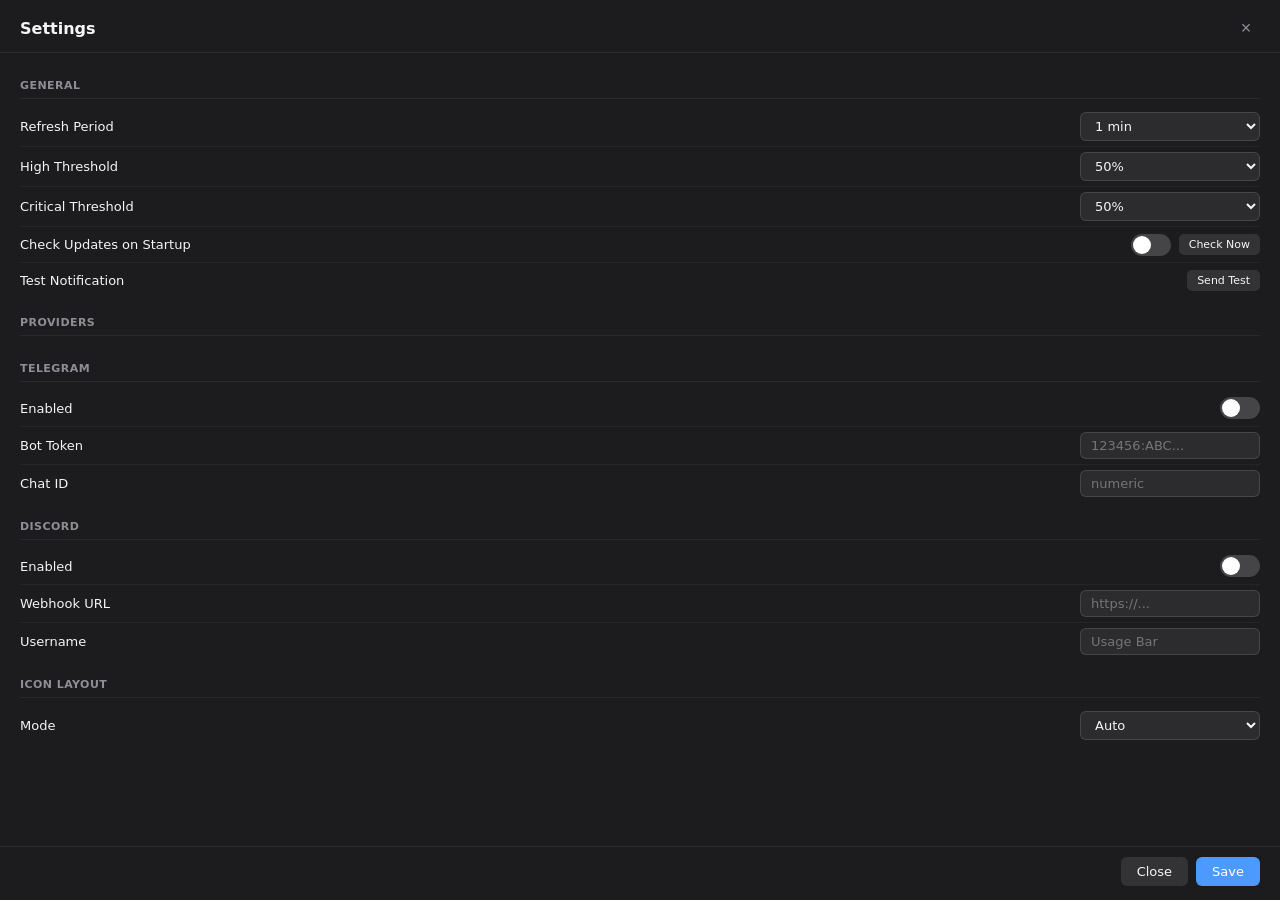
==== src/UsageBar.App/Assets/settings.html @ e2887017 "feat: advanced settings panel" ====
<!doctype html>
<html>
  <head>
    <meta charset="utf-8" />
    <title>Usage Bar Settings</title>
    <style>
:root {
  color-scheme: dark;
  font-family:
    -apple-system, BlinkMacSystemFont, "SF Pro Text", "SF Pro",
    "Segoe UI Variable", Inter, "Segoe UI", system-ui, sans-serif;
  -webkit-font-smoothing: antialiased;
  text-rendering: optimizeLegibility;
  background: var(--app-bg);
  color: var(--text-primary);
  --app-bg: #1c1c1e;
  --text-primary: #f5f5f7;
  --text-secondary: #8e8e93;
  --panel-bg: var(--app-bg);
  --input-bg: #2c2c2e;
  --input-border: rgba(255,255,255,0.12);
  --input-focus-border: #4c9aff;
  --accent: #4c9aff;
  --accent-hover: #6cb4ff;
  --success: #4CAF50;
  --danger: #F44336;
  --danger-hover: #d32f2f;
  --usage-bar-track: rgba(255, 255, 255, 0.15);
  --usage-bar-low: #4CAF50;
  --usage-bar-medium: #FFC107;
  --usage-bar-high: #FF9800;
  --usage-bar-critical: #F44336;
}

* { box-sizing: border-box; margin: 0; padding: 0; }

html, body {
  margin: 0; padding: 0; overflow: hidden;
  background: var(--app-bg);
  user-select: none;
}

::-webkit-scrollbar { width: 6px; }
::-webkit-scrollbar-track { background: transparent; }
::-webkit-scrollbar-thumb { background: rgba(255,255,255,0.18); border-radius: 3px; }

.settings { width: 100%; height: 100vh; display: flex; flex-direction: column; background: var(--app-bg); }

.settings__header {
  flex: 0 0 auto;
  display: flex; align-items: center; justify-content: space-between;
  padding: 14px 20px 10px 20px;
  border-bottom: 1px solid rgba(255,255,255,0.08);
}

.settings__title { font-size: 16px; font-weight: 600; color: var(--text-primary); }

.settings__close {
  width: 28px; height: 28px;
  display: flex; align-items: center; justify-content: center;
  border: none; border-radius: 6px;
  background: transparent; color: var(--text-secondary);
  font-size: 18px; line-height: 1; cursor: pointer;
}
.settings__close:hover { background: rgba(255,255,255,0.1); }

.settings__body { flex: 1 1 auto; overflow-y: auto; overflow-x: hidden; padding: 8px 20px 16px 20px; }

.settings__section { margin-top: 18px; }

.settings__section-title {
  font-size: 11px; font-weight: 600;
  text-transform: uppercase; letter-spacing: 0.04em;
  color: var(--text-secondary);
  margin-bottom: 8px; padding-bottom: 6px;
  border-bottom: 1px solid rgba(255,255,255,0.06);
}

.settings__row {
  display: flex; align-items: center; justify-content: space-between;
  padding: 5px 0; min-height: 36px; gap: 12px;
}
.settings__row + .settings__row { border-top: 1px solid rgba(255,255,255,0.04); }

.settings__label {
  font-size: 13px; color: var(--text-primary);
  white-space: nowrap; overflow: hidden; text-overflow: ellipsis; flex-shrink: 0;
}

.settings__value { flex: 0 0 auto; display: flex; align-items: center; gap: 8px; }

select, input[type="text"], input[type="password"], input[type="number"] {
  background: var(--input-bg);
  border: 1px solid var(--input-border);
  border-radius: 6px;
  color: var(--text-primary); font-size: 13px; font-family: inherit;
  padding: 5px 10px; outline: none;
  width: 180px;
}
select:focus, input:focus { border-color: var(--input-focus-border); }

.toggle { position: relative; display: inline-block; width: 40px; height: 22px; flex-shrink: 0; }
.toggle input { opacity: 0; width: 0; height: 0; }
.toggle__slider {
  position: absolute; cursor: pointer;
  top: 0; left: 0; right: 0; bottom: 0;
  background: rgba(255,255,255,0.18); border-radius: 11px;
  transition: background 0.2s;
}
.toggle__slider::before {
  content: ""; position: absolute;
  height: 18px; width: 18px; left: 2px; bottom: 2px;
  background: #fff; border-radius: 50%;
  transition: transform 0.2s;
}
.toggle input:checked + .toggle__slider { background: var(--accent); }
.toggle input:checked + .toggle__slider::before { transform: translateX(18px); }

.btn {
  padding: 7px 16px; border: none; border-radius: 6px;
  font-size: 13px; font-family: inherit; font-weight: 500;
  cursor: pointer; transition: background 0.15s, opacity 0.15s;
}
.btn:active { opacity: 0.8; }

.btn--primary { background: var(--accent); color: #fff; }
.btn--primary:hover { background: var(--accent-hover); }

.btn--secondary { background: rgba(255,255,255,0.1); color: var(--text-primary); }
.btn--secondary:hover { background: rgba(255,255,255,0.16); }

.btn--danger { background: transparent; color: var(--danger); border: 1px solid var(--danger); }
.btn--danger:hover { background: rgba(244,67,54,0.12); }

.btn--sm { padding: 4px 10px; font-size: 11px; border-radius: 5px; }

.btn--success { background: var(--success); color: #fff; }
.btn--success:hover { opacity: 0.85; }

.btn--warn { background: transparent; color: #FFC107; border: 1px solid #FFC107; }
.btn--warn:hover { background: rgba(255,193,7,0.12); }

.settings__footer {
  flex: 0 0 auto;
  display: flex; align-items: center; justify-content: flex-end;
  gap: 8px; padding: 10px 20px 14px 20px;
  border-top: 1px solid rgba(255,255,255,0.08);
}

.settings__footer-hint {
  flex: 1 1 auto;
  font-size: 11px; color: var(--text-secondary);
}

.provider-grid { display: flex; flex-direction: column; gap: 1px; }

.provider-row {
  display: flex; align-items: center; gap: 8px;
  padding: 3px 0; min-height: 32px;
}
.provider-row + .provider-row { border-top: 1px solid rgba(255,255,255,0.04); }

.provider-row__name {
  flex: 1 1 auto; font-size: 12px; color: var(--text-primary);
  min-width: 0; overflow: hidden; text-overflow: ellipsis; white-space: nowrap;
  width: 90px;
}
.provider-row__name--oauth { color: var(--text-secondary); font-style: italic; }

.provider-row input[type="text"] { width: 130px; font-size: 11px; padding: 4px 8px; }

.provider-row__env-tag {
  font-size: 9px; color: var(--text-secondary);
  background: rgba(255,255,255,0.06);
  border-radius: 3px; padding: 1px 5px;
  white-space: nowrap;
}

.provider-row__test-result {
  font-size: 9px; white-space: nowrap;
}
.provider-row__test-result--ok { color: var(--success); }
.provider-row__test-result--fail { color: var(--danger); }

.icon-layout__bars {
  display: flex; flex-direction: column; gap: 4px;
  margin-top: 8px; padding: 8px;
  background: var(--input-bg); border-radius: 6px;
  border: 1px solid var(--input-border);
}

.icon-layout__bar-row { display: flex; align-items: center; gap: 6px; }
.icon-layout__bar-row select { width: 150px; font-size: 12px; padding: 4px 6px; }
.icon-layout__bar-row input[type="number"] { width: 70px; font-size: 12px; }

.icon-layout__add { margin-top: 6px; }
    </style>
  </head>
  <body>
    <div class="settings">
      <div class="settings__header">
        <span class="settings__title">Settings</span>
        <button class="settings__close" id="closeBtn">&times;</button>
      </div>
      <div class="settings__body">
        <div class="settings__section">
          <div class="settings__section-title">General</div>
          <div class="settings__row">
            <span class="settings__label">Refresh Period</span>
            <select id="refreshPeriod">
              <option value="1">1 min</option>
              <option value="5">5 min</option>
              <option value="15">15 min</option>
              <option value="60">60 min</option>
            </select>
          </div>
          <div class="settings__row">
            <span class="settings__label">High Threshold</span>
            <select id="highPct">
              <option value="50">50%</option><option value="60">60%</option><option value="70">70%</option>
              <option value="75">75%</option><option value="80">80%</option><option value="85">85%</option>
              <option value="90">90%</option><option value="95">95%</option>
            </select>
          </div>
          <div class="settings__row">
            <span class="settings__label">Critical Threshold</span>
            <select id="criticalPct">
              <option value="50">50%</option><option value="60">60%</option><option value="70">70%</option>
              <option value="75">75%</option><option value="80">80%</option><option value="85">85%</option>
              <option value="90">90%</option><option value="95">95%</option>
            </select>
          </div>
          <div class="settings__row">
            <span class="settings__label">Check Updates on Startup</span>
            <div class="settings__value">
              <label class="toggle"><input type="checkbox" id="checkUpdates" /><span class="toggle__slider"></span></label>
              <button class="btn btn--sm btn--secondary" id="checkNow">Check Now</button>
            </div>
          </div>
          <div class="settings__row">
            <span class="settings__label">Test Notification</span>
            <button class="btn btn--secondary btn--sm" id="testNotify">Send Test</button>
          </div>
        </div>

        <div class="settings__section">
          <div class="settings__section-title">Providers</div>
          <div class="provider-grid" id="providerGrid"></div>
        </div>

        <div class="settings__section">
          <div class="settings__section-title">Telegram</div>
          <div class="settings__row">
            <span class="settings__label">Enabled</span>
            <label class="toggle"><input type="checkbox" id="tgEnabled" /><span class="toggle__slider"></span></label>
          </div>
          <div class="settings__row">
            <span class="settings__label">Bot Token</span>
            <input type="text" id="tgToken" placeholder="123456:ABC..." />
          </div>
          <div class="settings__row">
            <span class="settings__label">Chat ID</span>
            <input type="text" id="tgChatId" placeholder="numeric" />
          </div>
        </div>

        <div class="settings__section">
          <div class="settings__section-title">Discord</div>
          <div class="settings__row">
            <span class="settings__label">Enabled</span>
            <label class="toggle"><input type="checkbox" id="dcEnabled" /><span class="toggle__slider"></span></label>
          </div>
          <div class="settings__row">
            <span class="settings__label">Webhook URL</span>
            <input type="text" id="dcWebhook" placeholder="https://..." />
          </div>
          <div class="settings__row">
            <span class="settings__label">Username</span>
            <input type="text" id="dcUsername" placeholder="Usage Bar" />
          </div>
        </div>

        <div class="settings__section">
          <div class="settings__section-title">Icon Layout</div>
          <div class="settings__row">
            <span class="settings__label">Mode</span>
            <select id="iconLayoutMode">
              <option value="auto">Auto</option>
              <option value="manual">Manual</option>
            </select>
          </div>
          <div class="icon-layout__bars" id="iconLayoutBars" style="display:none"></div>
          <button class="btn btn--secondary btn--sm icon-layout__add" id="iconLayoutAdd" style="display:none">+ Add Bar</button>
        </div>
      </div>
      <div class="settings__footer">
        <span class="settings__footer-hint" id="saveHint"></span>
        <button class="btn btn--secondary" id="closeFooterBtn">Close</button>
        <button class="btn btn--primary" id="saveBtn">Save</button>
      </div>
    </div>
    <script>
(function () {
  var PROVIDERS = [
    { name: "Codex" },
    { name: "Claude" },
    { name: "Antigravity" },
    { name: "DeepSeek" },
    { name: "OpenRouter" },
    { name: "Moonshot (Kimi)" },
    { name: "Deepgram" },
    { name: "ElevenLabs" },
    { name: "Kilo" },
    { name: "OpenAI" },
    { name: "Venice" },
    { name: "Copilot" },
    { name: "Crof" },
    { name: "Codebuff" },
    { name: "Warp" },
    { name: "Zai" },
    { name: "Synthetic" },
    { name: "Chutes" },
    { name: "MiniMax" },
    { name: "Poe" },
    { name: "Alibaba" },
  ];

  function findProvider(settings, name) {
    var list = settings.providers || [];
    for (var i = 0; i < list.length; i++) {
      if (list[i].name === name) return list[i];
    }
    return null;
  }

  var WINDOW_KEYS = [
    "codex_session", "codex_weekly",
    "claude_session", "claude_weekly",
    "antigravity_*",
    "elevenlabs_session",
    "kilo_pass",
    "copilot_premium", "copilot_chat",
    "warp_requests",
    "codebuff_quota",
    "chutes_4hrolling", "chutes_monthly",
    "zai_*",
    "synthetic_*",
    "minimax_*",
    "alibaba_5h", "alibaba_weekly", "alibaba_monthly",
  ];

  var _dirty = false;
  var _envApiKeys = {};
  var _originalEnvSourced = {};
  var _lastSettings = null;

  function markDirty() { if (!_dirty) { _dirty = true; updateSaveHint(); } }
  function clearDirty() { _dirty = false; updateSaveHint(); }
  function updateSaveHint() {
    document.getElementById("saveHint").textContent = _dirty ? "Unsaved changes" : "";
  }

  function buildProviderGrid(settings) {
    var grid = document.getElementById("providerGrid");
    grid.innerHTML = "";
    var providers = settings.providers || [];

    providers.forEach(function (pr) {
      var isOAuth = pr.type === "oauth";
      var row = document.createElement("div");
      row.className = "provider-row";

      var nameEl = document.createElement("span");
      nameEl.className = isOAuth ? "provider-row__name provider-row__name--oauth" : "provider-row__name";
      nameEl.textContent = pr.name + (isOAuth ? " (OAuth)" : "");
      nameEl.title = pr.name;
      row.appendChild(nameEl);

      // Enabled toggle
      var toggleLabel = document.createElement("label");
      toggleLabel.className = "toggle";
      var cb = document.createElement("input");
      cb.type = "checkbox";
      cb.className = "provider-toggle";
      cb.dataset.providerName = pr.name;
      cb.checked = pr.enabled === true;
      cb.addEventListener("change", function () { markDirty(); });
      toggleLabel.appendChild(cb);
      var slider = document.createElement("span");
      slider.className = "toggle__slider";
      toggleLabel.appendChild(slider);
      row.appendChild(toggleLabel);

      if (!isOAuth && pr.credential) {
        var envVal = _envApiKeys[pr.credential] || "";
        var settingsVal = pr.apiKey || "";
        var fromEnv = !!envVal && !settingsVal;
        var displayVal = fromEnv ? envVal : settingsVal;

        var keyInput = document.createElement("input");
        keyInput.type = "text";
        keyInput.placeholder = "API key";
        keyInput.value = displayVal;
        keyInput.dataset.credential = pr.credential;
        if (fromEnv) {
          keyInput.dataset.fromEnv = "1";
          _originalEnvSourced[pr.credential] = true;
        }
        keyInput.addEventListener("input", function () { markDirty(); });
        row.appendChild(keyInput);

        if (fromEnv) {
          var tag = document.createElement("span");
          tag.className = "provider-row__env-tag";
          tag.textContent = "env";
          row.appendChild(tag);
        }
      }

      grid.appendChild(row);
    });
  }

  var WINDOW_KEYS = [
    "codex_session", "codex_weekly",
    "claude_session", "claude_weekly",
    "antigravity_*",
    "elevenlabs_session",
    "kilo_pass",
    "copilot_premium", "copilot_chat",
    "warp_requests",
    "codebuff_quota",
    "chutes_4hrolling", "chutes_monthly",
    "zai_*",
    "synthetic_*",
    "minimax_*",
    "alibaba_5h", "alibaba_weekly", "alibaba_monthly",
  ];

  function buildIconLayoutBars(settings) {
    var layout = (settings.visual && settings.visual.iconLayout) || { mode: "auto", bars: {} };
    var mode = layout.mode || "auto";
    var bars = layout.bars || {};

    document.getElementById("iconLayoutMode").value = mode;
    var barsContainer = document.getElementById("iconLayoutBars");
    var addBtn = document.getElementById("iconLayoutAdd");

    if (mode === "manual") {
      barsContainer.style.display = "flex";
      addBtn.style.display = "inline-block";
    } else {
      barsContainer.style.display = "none";
      addBtn.style.display = "none";
    }

    barsContainer.innerHTML = "";
    var keys = Object.keys(bars);
    if (keys.length === 0) {
      // Add one empty row as starter
      barsContainer.appendChild(createBarRow("", ""));
    } else {
      keys.forEach(function (key) {
        barsContainer.appendChild(createBarRow(key, String(bars[key])));
      });
    }
  }

  function createBarRow(key, value) {
    var row = document.createElement("div");
    row.className = "icon-layout__bar-row";

    var sel = document.createElement("select");
    WINDOW_KEYS.forEach(function (k) {
      var opt = document.createElement("option");
      opt.value = k;
      opt.textContent = k;
      sel.appendChild(opt);
    });
    sel.value = WINDOW_KEYS.indexOf(key) >= 0 ? key : WINDOW_KEYS[0];
    sel.addEventListener("change", function () { markDirty(); });

    var valInput = document.createElement("input");
    valInput.type = "number";
    valInput.placeholder = "pct";
    valInput.min = "1";
    valInput.max = "100";
    valInput.value = value || "25";
    valInput.addEventListener("input", function () { markDirty(); });

    var delBtn = document.createElement("button");
    delBtn.className = "btn btn--danger btn--sm";
    delBtn.textContent = "X";
    delBtn.addEventListener("click", function () {
      row.remove();
      markDirty();
    });

    row.appendChild(sel);
    row.appendChild(valInput);
    row.appendChild(delBtn);
    return row;
  }

  function populateForm(data) {
    var settings = data.settings || {};
    _envApiKeys = data.envApiKeys || {};
    _lastSettings = settings;

    var refresh = settings.refresh || {};
    document.getElementById("refreshPeriod").value = String(refresh.minute || 5);

    var notif = settings.notification || {};
    document.getElementById("highPct").value = String(notif.high || 70);
    document.getElementById("criticalPct").value = String(notif.critical || 95);

    var update = settings.update || {};
    document.getElementById("checkUpdates").checked = update.onStartup !== false;

    var tg = notif.telegram || {};
    document.getElementById("tgEnabled").checked = tg.enabled === true;
    document.getElementById("tgToken").value = tg.token || "";
    document.getElementById("tgChatId").value = tg.chatId ? String(tg.chatId) : "";

    var dc = notif.discord || {};
    document.getElementById("dcEnabled").checked = dc.enabled === true;
    document.getElementById("dcWebhook").value = dc.webhookUrl || "";
    document.getElementById("dcUsername").value = dc.username || "";

    buildProviderGrid(settings);
    buildIconLayoutBars(settings);

    clearDirty();
  }

  function collectSettings() {
    var settings = {};

    var tgToken = document.getElementById("tgToken").value.trim();
    var tgChatIdStr = document.getElementById("tgChatId").value.trim();
    var tgChatId = tgChatIdStr ? parseInt(tgChatIdStr) : 0;
    var dcWebhook = document.getElementById("dcWebhook").value.trim();
    var dcUsername = document.getElementById("dcUsername").value.trim();
    var mode = document.getElementById("iconLayoutMode").value;

    settings.refresh = {
      minute: parseInt(document.getElementById("refreshPeriod").value) || 5
    };

    settings.notification = {
      high: parseFloat(document.getElementById("highPct").value) || 70,
      critical: parseFloat(document.getElementById("criticalPct").value) || 95,
      telegram: {
        token: tgToken || null,
        chatId: isNaN(tgChatId) ? 0 : tgChatId,
        enabled: document.getElementById("tgEnabled").checked
      },
      discord: {
        webhookUrl: dcWebhook || null,
        username: dcUsername || null,
        enabled: document.getElementById("dcEnabled").checked
      }
    };

    settings.update = {
      onStartup: document.getElementById("checkUpdates").checked
    };

    settings.visual = {
      iconLayout: { mode: mode, bars: makeBars() }
    };

    // Build providers array from grid
    var providers = [];
    var rows = document.querySelectorAll("#providerGrid .provider-row");
    rows.forEach(function (row) {
      var nameEl = row.querySelector(".provider-row__name");
      var toggleCb = row.querySelector(".provider-toggle");
      var keyInput = row.querySelector("input[type=text]");
      var name = nameEl ? nameEl.textContent.replace(" (OAuth)", "").trim() : "";
      var isOAuth = nameEl ? nameEl.className.indexOf("provider-row__name--oauth") >= 0 : false;
      var enabled = toggleCb ? toggleCb.checked : false;
      var apiKey = (keyInput && !isOAuth) ? (keyInput.value || null) : null;
      var credential = keyInput ? keyInput.dataset.credential || null : null;

      // Find matching provider from original settings to preserve credential
      var origProviders = _lastSettings ? (_lastSettings.providers || []) : [];
      var orig = null;
      for (var j = 0; j < origProviders.length; j++) {
        if (origProviders[j].name === name) { orig = origProviders[j]; break; }
      }
      if (orig && !credential) credential = orig.credential || null;

      providers.push({
        name: name,
        type: isOAuth ? "oauth" : "apiKey",
        credential: credential,
        apiKey: apiKey,
        enabled: enabled
      });
    });
    settings.providers = providers;

    return settings;
  }

  function makeBars() {
    var bars = {};
    var barRows = document.querySelectorAll("#iconLayoutBars .icon-layout__bar-row");
    barRows.forEach(function (row) {
      var sel = row.querySelector("select");
      var valInp = row.querySelector("input[type=number]");
      var key = (sel.value || "").trim();
      var val = parseFloat(valInp.value);
      if (key && isFinite(val) && val > 0) {
        bars[key] = val;
      }
    });
    return bars;
  }

  function doSave() {
    var settings = collectSettings();

    // Collect which keys are env-sourced (still have fromEnv=1 on the input)
    var envSourced = [];
    var keyInputs = document.querySelectorAll("#providerGrid input[data-credential]");
    keyInputs.forEach(function (inp) {
      if (inp.dataset.fromEnv === "1") {
        envSourced.push(inp.dataset.credential);
      }
    });

    if (window.ipc) {
      window.ipc.postMessage(JSON.stringify({
        type: "settings-save",
        settings: settings,
        envSourcedKeys: envSourced
      }));
    }
  }

  function doClose() { if (window.ipc) window.ipc.postMessage(JSON.stringify({ type: "close" })); }

  function doTestNotification() {
    if (window.ipc) window.ipc.postMessage(JSON.stringify({ type: "test-notification" }));
  }

  document.getElementById("saveBtn").addEventListener("click", doSave);
  document.getElementById("closeBtn").addEventListener("click", doClose);
  document.getElementById("closeFooterBtn").addEventListener("click", doClose);
  document.getElementById("testNotify").addEventListener("click", doTestNotification);

  document.getElementById("iconLayoutMode").addEventListener("change", function () {
    var settings = collectSettings();
    buildIconLayoutBars(settings);
    markDirty();
  });

  document.getElementById("iconLayoutAdd").addEventListener("click", function () {
    document.getElementById("iconLayoutBars").appendChild(createBarRow("", ""));
    markDirty();
  });

  document.getElementById("checkNow").addEventListener("click", function () {
    if (window.ipc) window.ipc.postMessage(JSON.stringify({ type: "check-update" }));
  });

  var formElements = document.querySelectorAll("select, input");
  formElements.forEach(function (el) {
    el.addEventListener("change", markDirty);
    el.addEventListener("input", markDirty);
  });

  window.__loadSettings = function (payload) {
    populateForm(payload);
  };

  window.__settingsSaved = function () {
    clearDirty();
    document.getElementById("saveHint").textContent = "Saved";
    setTimeout(function () { document.getElementById("saveHint").textContent = ""; }, 2000);
  };

  window.__updateResult = function (data) {
    var hint = document.getElementById("saveHint");
    hint.textContent = data.text || "";
    setTimeout(function () { hint.textContent = ""; }, 4000);
  };

  function signalReady() {
    if (window.ipc) window.ipc.postMessage(JSON.stringify({ type: "ready" }));
  }
  if (document.readyState === "complete" || document.readyState === "interactive") {
    signalReady();
  } else {
    document.addEventListener("DOMContentLoaded", signalReady);
  }
})();
    </script>
  </body>
</html>
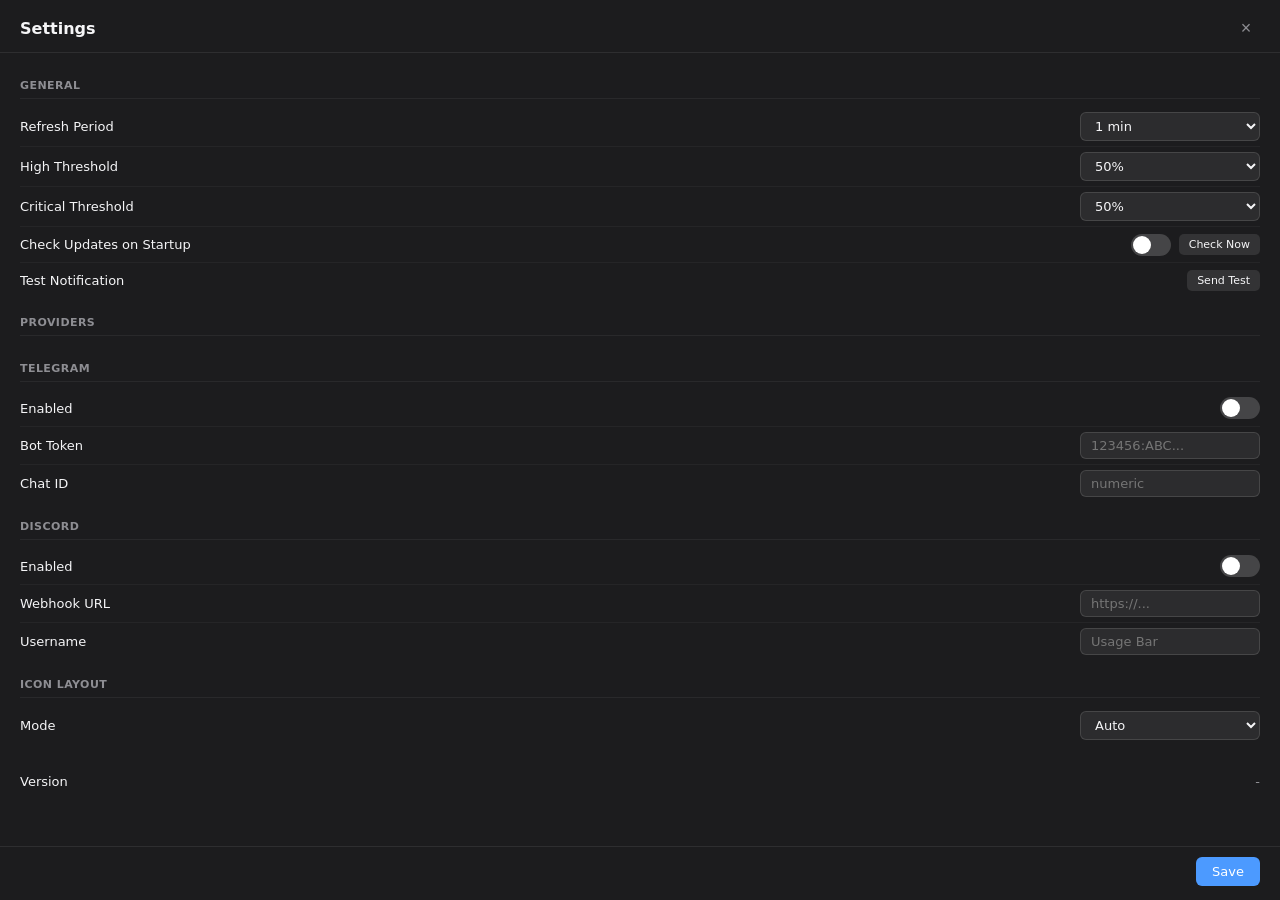
==== commit d865563d: "Make settings panel draggable, remove always-on-top, add save loading state and version info" ====
--- a/src/UsageBar.App/Assets/settings.html
+++ b/src/UsageBar.App/Assets/settings.html
@@ -198,7 +198,7 @@
   </head>
   <body>
     <div class="settings">
-      <div class="settings__header">
+      <div class="settings__header" id="settingsHeader">
         <span class="settings__title">Settings</span>
         <button class="settings__close" id="closeBtn">&times;</button>
       </div>
@@ -292,10 +292,16 @@
           <div class="icon-layout__bars" id="iconLayoutBars" style="display:none"></div>
           <button class="btn btn--secondary btn--sm icon-layout__add" id="iconLayoutAdd" style="display:none">+ Add Bar</button>
         </div>
+
+        <div class="settings__section">
+          <div class="settings__row">
+            <span class="settings__label">Version</span>
+            <span class="settings__value" id="settingsVersion" style="font-size:13px;color:var(--text-secondary);">-</span>
+          </div>
+        </div>
       </div>
       <div class="settings__footer">
         <span class="settings__footer-hint" id="saveHint"></span>
-        <button class="btn btn--secondary" id="closeFooterBtn">Close</button>
         <button class="btn btn--primary" id="saveBtn">Save</button>
       </div>
     </div>
@@ -354,6 +360,35 @@
   var _originalEnvSourced = {};
   var _lastSettings = null;
 
+  var _drag = false;
+  var _dragScreenX = 0;
+  var _dragScreenY = 0;
+
+  (function setupDrag() {
+    var header = document.getElementById("settingsHeader");
+    header.addEventListener("pointerdown", function (e) {
+      if (e.target.tagName === "BUTTON") return;
+      _drag = true;
+      _dragScreenX = e.screenX;
+      _dragScreenY = e.screenY;
+      header.setPointerCapture(e.pointerId);
+      e.preventDefault();
+    });
+    header.addEventListener("pointermove", function (e) {
+      if (!_drag) return;
+      var dx = Math.round(e.screenX - _dragScreenX);
+      var dy = Math.round(e.screenY - _dragScreenY);
+      _dragScreenX = e.screenX;
+      _dragScreenY = e.screenY;
+      if ((dx !== 0 || dy !== 0) && window.ipc) {
+        window.ipc.postMessage(JSON.stringify({ type: "drag", dx: dx, dy: dy }));
+      }
+    });
+    header.addEventListener("pointerup", function () { _drag = false; });
+    header.addEventListener("pointercancel", function () { _drag = false; });
+    header.addEventListener("lostpointercapture", function () { _drag = false; });
+  })();
+
   function markDirty() { if (!_dirty) { _dirty = true; updateSaveHint(); } }
   function clearDirty() { _dirty = false; updateSaveHint(); }
   function updateSaveHint() {
@@ -530,6 +565,11 @@
     buildProviderGrid(settings);
     buildIconLayoutBars(settings);
 
+    var ver = data.version;
+    if (ver) {
+      document.getElementById("settingsVersion").textContent = ver;
+    }
+
     clearDirty();
   }
 
@@ -620,6 +660,10 @@
   }
 
   function doSave() {
+    var saveBtn = document.getElementById("saveBtn");
+    saveBtn.textContent = "Saving...";
+    saveBtn.disabled = true;
+
     var settings = collectSettings();
 
     // Collect which keys are env-sourced (still have fromEnv=1 on the input)
@@ -648,7 +692,6 @@
 
   document.getElementById("saveBtn").addEventListener("click", doSave);
   document.getElementById("closeBtn").addEventListener("click", doClose);
-  document.getElementById("closeFooterBtn").addEventListener("click", doClose);
   document.getElementById("testNotify").addEventListener("click", doTestNotification);
 
   document.getElementById("iconLayoutMode").addEventListener("change", function () {
@@ -678,6 +721,9 @@
 
   window.__settingsSaved = function () {
     clearDirty();
+    var saveBtn = document.getElementById("saveBtn");
+    saveBtn.textContent = "Save";
+    saveBtn.disabled = false;
     document.getElementById("saveHint").textContent = "Saved";
     setTimeout(function () { document.getElementById("saveHint").textContent = ""; }, 2000);
   };
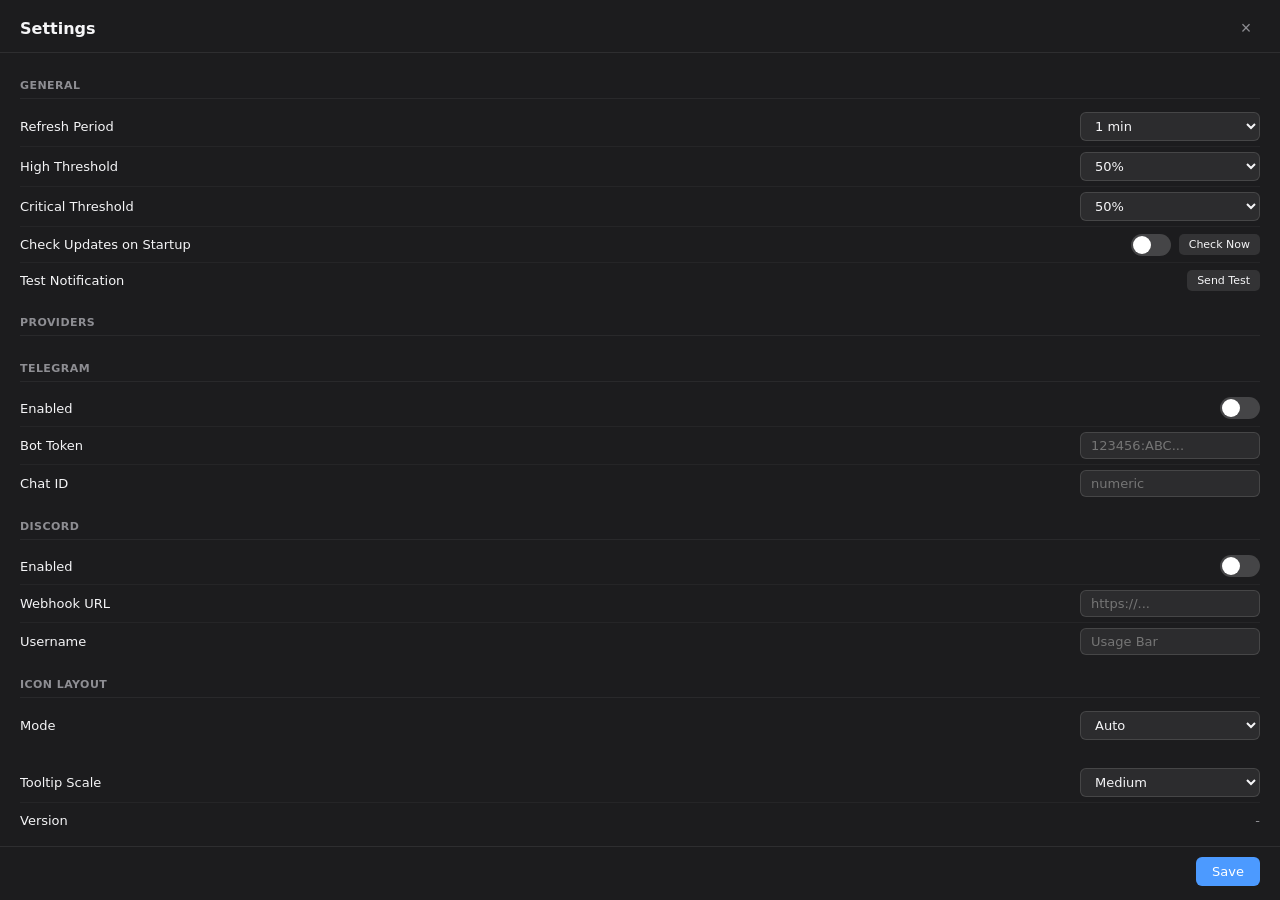
==== commit 3b0a64b6: "feat: tooltip scale" ====
--- a/src/UsageBar.App/Assets/settings.html
+++ b/src/UsageBar.App/Assets/settings.html
@@ -295,6 +295,13 @@
 
         <div class="settings__section">
           <div class="settings__row">
+            <span class="settings__label">Tooltip Scale</span>
+            <select id="uiScale">
+              <option value="100">Medium</option>
+              <option value="125">Large</option>
+            </select>
+          </div>
+          <div class="settings__row">
             <span class="settings__label">Version</span>
             <span class="settings__value" id="settingsVersion" style="font-size:13px;color:var(--text-secondary);">-</span>
           </div>
@@ -313,6 +320,7 @@
     { name: "Antigravity" },
     { name: "DeepSeek" },
     { name: "OpenRouter" },
+    { name: "ZenMux" },
     { name: "Moonshot (Kimi)" },
     { name: "Deepgram" },
     { name: "ElevenLabs" },
@@ -328,7 +336,7 @@
     { name: "Chutes" },
     { name: "MiniMax" },
     { name: "Poe" },
-    { name: "Alibaba" },
+    { name: "Alibaba" }
   ];
 
   function findProvider(settings, name) {
@@ -542,6 +550,9 @@
     _envApiKeys = data.envApiKeys || {};
     _lastSettings = settings;
 
+    var visual = settings.visual || {};
+    document.getElementById("uiScale").value = String(visual.scale || 100);
+
     var refresh = settings.refresh || {};
     document.getElementById("refreshPeriod").value = String(refresh.minute || 5);
 
@@ -607,6 +618,7 @@
     };
 
     settings.visual = {
+      scale: parseInt(document.getElementById("uiScale").value) || 100,
       iconLayout: { mode: mode, bars: makeBars() }
     };
 
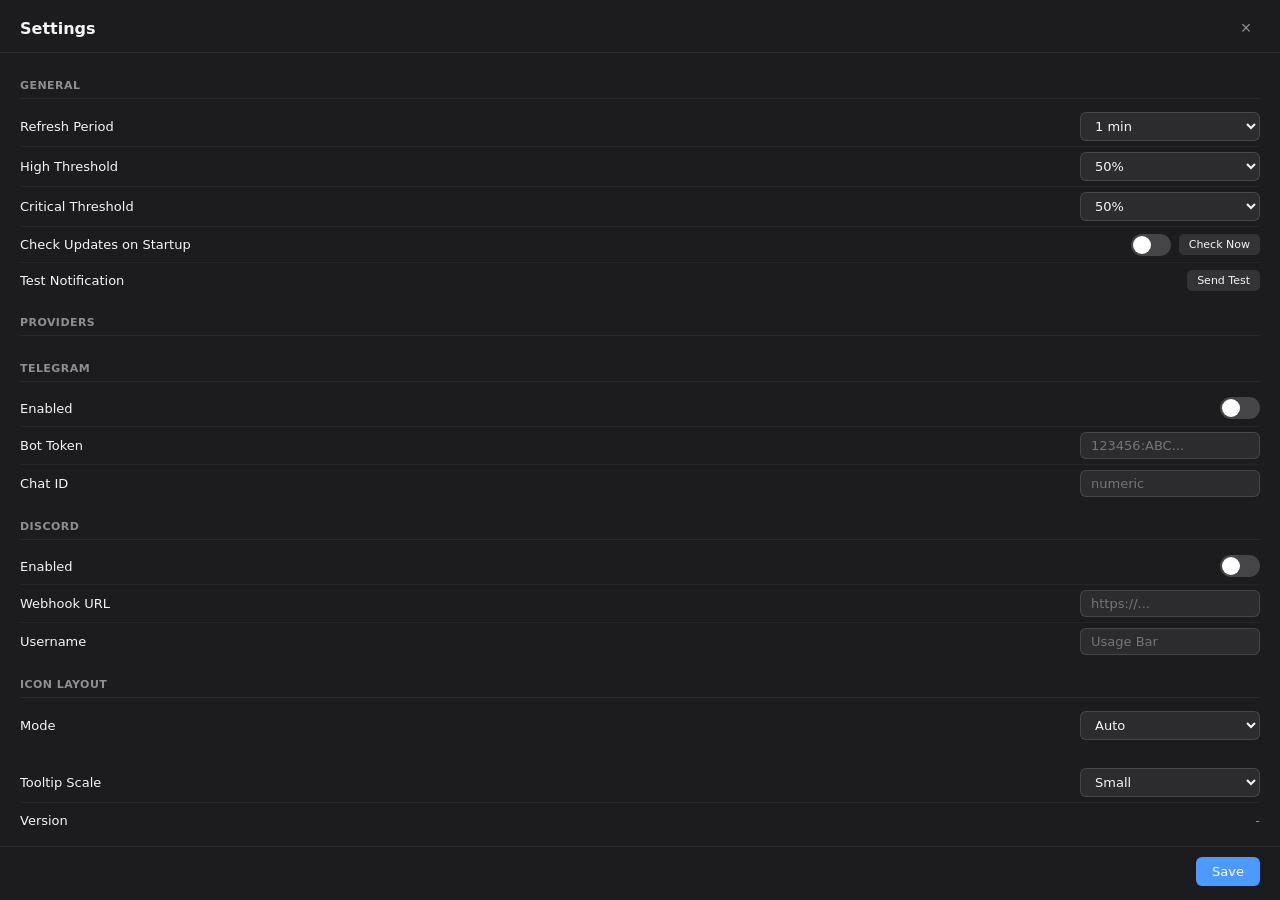
==== commit 8f46468f: "tooltip radius fix" ====
--- a/src/UsageBar.App/Assets/settings.html
+++ b/src/UsageBar.App/Assets/settings.html
@@ -297,8 +297,10 @@
           <div class="settings__row">
             <span class="settings__label">Tooltip Scale</span>
             <select id="uiScale">
-              <option value="100">Medium</option>
+              <option value="100">Small</option>
+              <option value="110">Medium</option>
               <option value="125">Large</option>
+              <option value="150">Extra Large</option>
             </select>
           </div>
           <div class="settings__row">
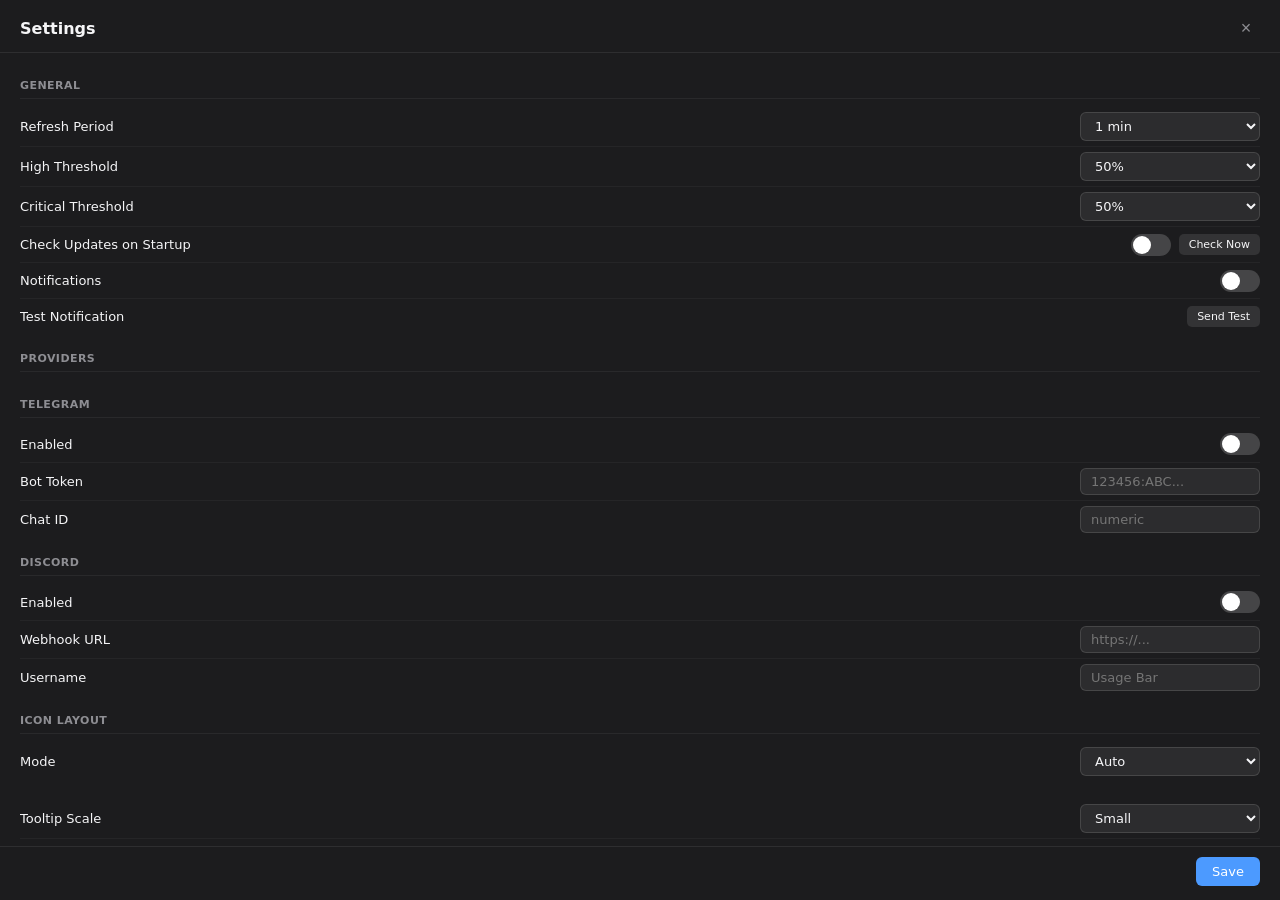
==== commit bcf95940: "refresh token and general notification toggle" ====
--- a/src/UsageBar.App/Assets/settings.html
+++ b/src/UsageBar.App/Assets/settings.html
@@ -235,6 +235,12 @@
             <div class="settings__value">
               <label class="toggle"><input type="checkbox" id="checkUpdates" /><span class="toggle__slider"></span></label>
               <button class="btn btn--sm btn--secondary" id="checkNow">Check Now</button>
+            </div>
+          </div>
+          <div class="settings__row">
+            <span class="settings__label">Notifications</span>
+            <div class="settings__value">
+              <label class="toggle"><input type="checkbox" id="notificationsEnabled" /><span class="toggle__slider"></span></label>
             </div>
           </div>
           <div class="settings__row">
@@ -436,6 +442,24 @@
       toggleLabel.appendChild(slider);
       row.appendChild(toggleLabel);
 
+      // Refresh-token toggle for OAuth providers
+      if (isOAuth) {
+        var refreshLabel = document.createElement("label");
+        refreshLabel.className = "toggle";
+        refreshLabel.title = "Auto-refresh token when expired";
+        var refreshCb = document.createElement("input");
+        refreshCb.type = "checkbox";
+        refreshCb.className = "provider-refresh-toggle";
+        refreshCb.dataset.providerName = pr.name;
+        refreshCb.checked = pr.refreshToken !== false;
+        refreshCb.addEventListener("change", function () { markDirty(); });
+        refreshLabel.appendChild(refreshCb);
+        var refreshSlider = document.createElement("span");
+        refreshSlider.className = "toggle__slider";
+        refreshLabel.appendChild(refreshSlider);
+        row.appendChild(refreshLabel);
+      }
+
       if (!isOAuth && pr.credential) {
         var envVal = _envApiKeys[pr.credential] || "";
         var settingsVal = pr.apiKey || "";
@@ -561,6 +585,7 @@
     var notif = settings.notification || {};
     document.getElementById("highPct").value = String(notif.high || 70);
     document.getElementById("criticalPct").value = String(notif.critical || 95);
+    document.getElementById("notificationsEnabled").checked = notif.enabled !== false;
 
     var update = settings.update || {};
     document.getElementById("checkUpdates").checked = update.onStartup !== false;
@@ -603,6 +628,7 @@
     settings.notification = {
       high: parseFloat(document.getElementById("highPct").value) || 70,
       critical: parseFloat(document.getElementById("criticalPct").value) || 95,
+      enabled: document.getElementById("notificationsEnabled").checked,
       telegram: {
         token: tgToken || null,
         chatId: isNaN(tgChatId) ? 0 : tgChatId,
@@ -645,13 +671,12 @@
       }
       if (orig && !credential) credential = orig.credential || null;
 
-      providers.push({
-        name: name,
-        type: isOAuth ? "oauth" : "apiKey",
-        credential: credential,
-        apiKey: apiKey,
-        enabled: enabled
-      });
+      var refreshCb = row.querySelector(".provider-refresh-toggle");
+      var refreshToken = refreshCb ? refreshCb.checked : true;
+
+      providers.push(refreshCb
+        ? { name: name, type: isOAuth ? "oauth" : "apiKey", credential: credential, apiKey: apiKey, enabled: enabled, refreshToken: refreshToken }
+        : { name: name, type: isOAuth ? "oauth" : "apiKey", credential: credential, apiKey: apiKey, enabled: enabled });
     });
     settings.providers = providers;
 
